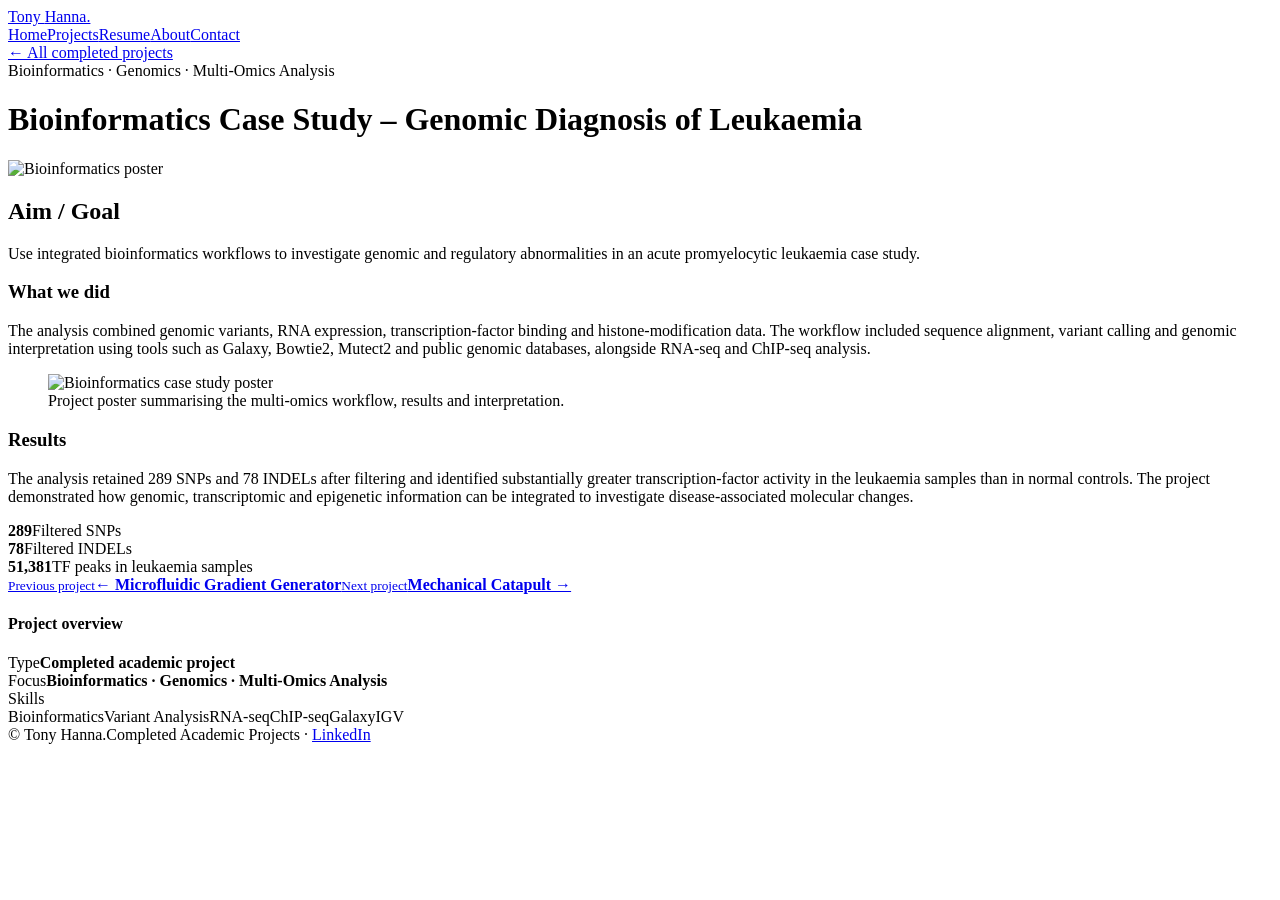
==== bioinformatics.html @ 14e28a0b "Add files via upload" ====
<!doctype html><html lang="en"><head><meta charset="utf-8"><meta name="viewport" content="width=device-width,initial-scale=1"><title>Bioinformatics Case Study – Genomic Diagnosis of Leukaemia | Tony Hanna</title><link rel="stylesheet" href="../assets/style.css"></head><body><nav class="nav"><div class="container nav-inner"><a class="brand" href="../index.html">Tony <span>Hanna.</span></a><div class="nav-links"><a href="../index.html">Home</a><a href="../projects.html" class="active">Projects</a><a href="../resume.html">Resume</a><a href="../index.html#about">About</a><a class="pill" href="../index.html#contact">Contact</a></div></div></nav><header class="page-hero"><div class="container"><a class="back" href="../projects.html">← All completed projects</a><div class="eyebrow">Bioinformatics · Genomics · Multi-Omics Analysis</div><h1>Bioinformatics Case Study – Genomic Diagnosis of Leukaemia</h1><div class="project-hero-img"><img src="../assets/images/bioinformatics-poster.png" alt="Bioinformatics poster"></div></div></header><main class="section"><div class="container detail-grid"><article><section class="content-block"><h2>Aim / Goal</h2><p>Use integrated bioinformatics workflows to investigate genomic and regulatory abnormalities in an acute promyelocytic leukaemia case study.</p></section><section class="content-block"><h3>What we did</h3><p>The analysis combined genomic variants, RNA expression, transcription-factor binding and histone-modification data. The workflow included sequence alignment, variant calling and genomic interpretation using tools such as Galaxy, Bowtie2, Mutect2 and public genomic databases, alongside RNA-seq and ChIP-seq analysis.</p><figure class="figure"><img src="../assets/images/bioinformatics-poster.png" alt="Bioinformatics case study poster"><figcaption>Project poster summarising the multi-omics workflow, results and interpretation.</figcaption></figure></section><section class="content-block"><h3>Results</h3><p>The analysis retained 289 SNPs and 78 INDELs after filtering and identified substantially greater transcription-factor activity in the leukaemia samples than in normal controls. The project demonstrated how genomic, transcriptomic and epigenetic information can be integrated to investigate disease-associated molecular changes.</p><div class="result-grid"><div class="result-card"><strong>289</strong><span>Filtered SNPs</span></div><div class="result-card"><strong>78</strong><span>Filtered INDELs</span></div><div class="result-card"><strong>51,381</strong><span>TF peaks in leukaemia samples</span></div></div></section><div class="project-nav"><a href="microfluidics.html"><small>Previous project</small><strong>← Microfluidic Gradient Generator</strong></a><a href="catapult.html" style="text-align:right"><small>Next project</small><strong>Mechanical Catapult →</strong></a></div></article><aside><div class="side-card"><h4>Project overview</h4><div class="side-list"><div><span>Type</span><strong>Completed academic project</strong></div><div><span>Focus</span><strong>Bioinformatics · Genomics · Multi-Omics Analysis</strong></div><div><span>Skills</span><div class="tags"><span class="tag">Bioinformatics</span><span class="tag">Variant Analysis</span><span class="tag">RNA-seq</span><span class="tag">ChIP-seq</span><span class="tag">Galaxy</span><span class="tag">IGV</span></div></div></div></div></aside></div></main><footer class="footer"><div class="container footer-inner"><span>© <span id="year"></span> Tony Hanna.</span><span>Completed Academic Projects · <a href="https://www.linkedin.com/in/tonyhanna03" target="_blank" rel="noopener">LinkedIn</a></span></div></footer><script src="../assets/script.js"></script></body></html>
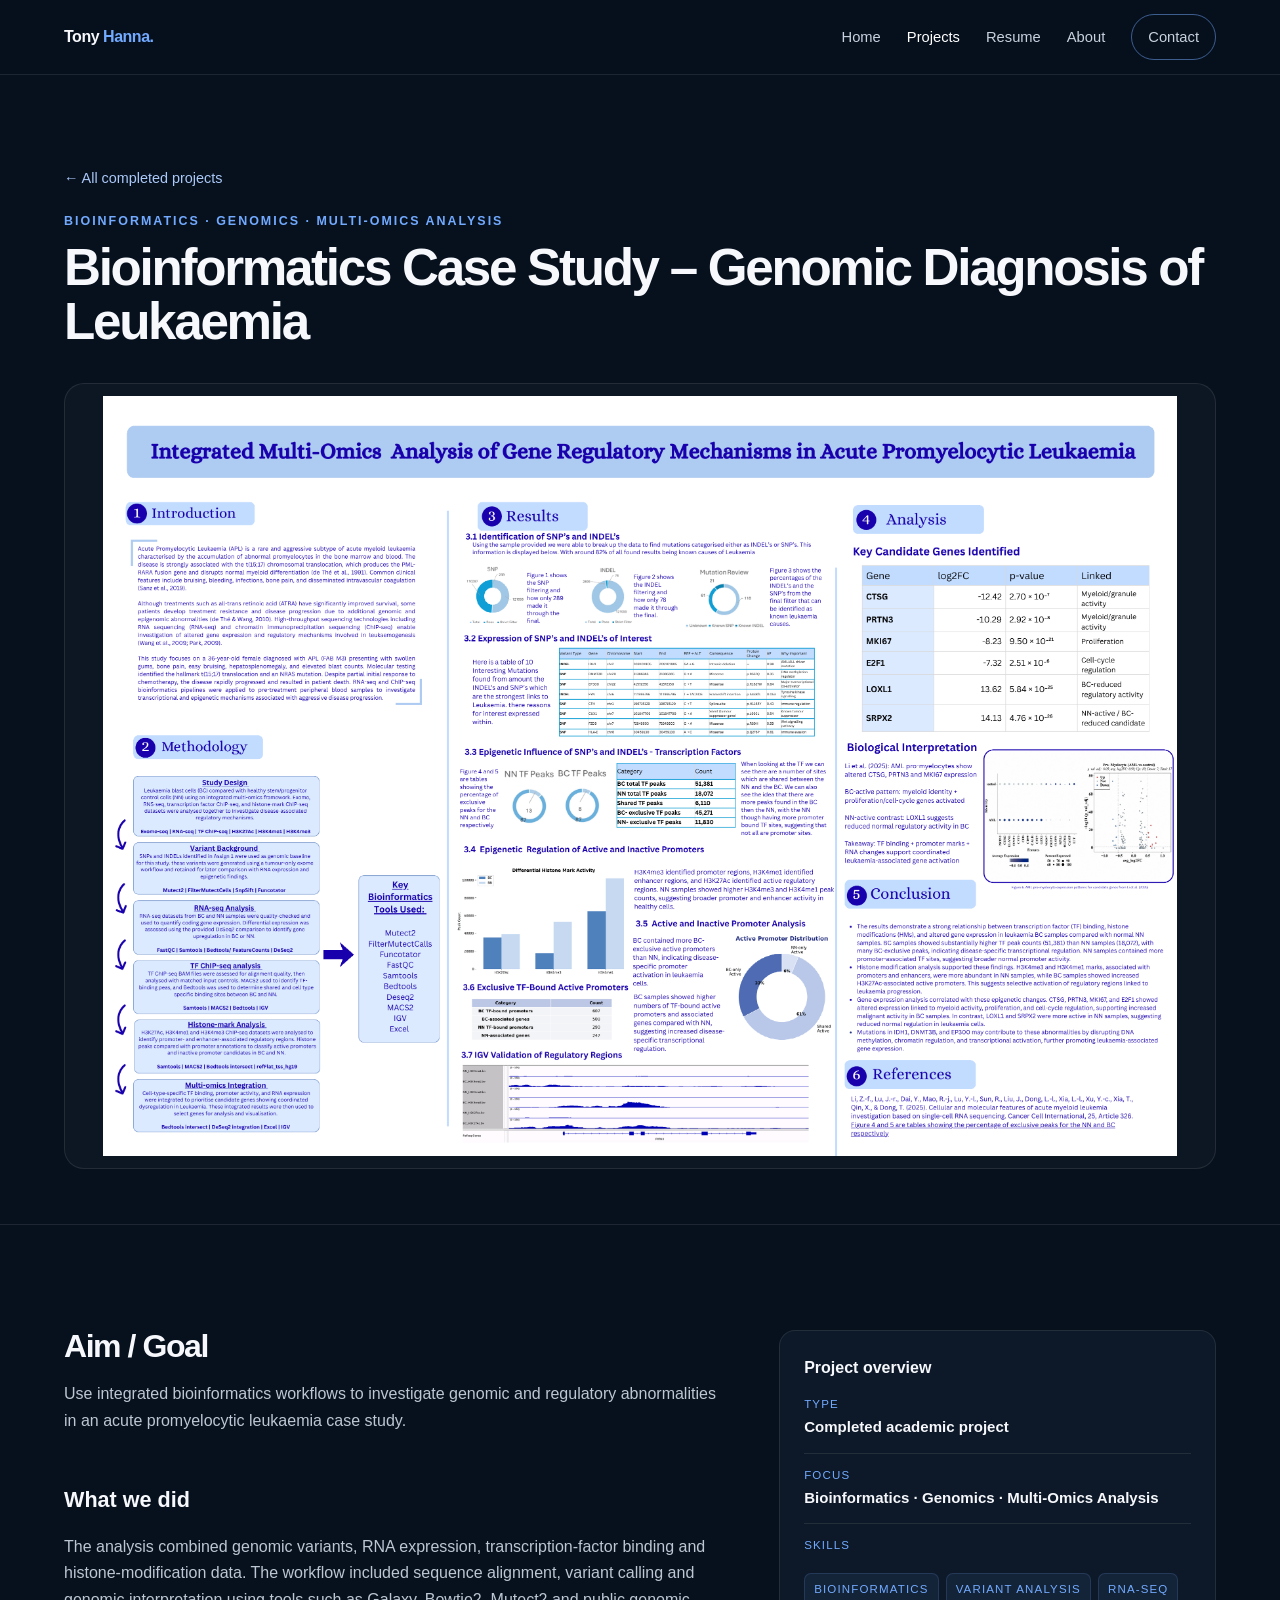
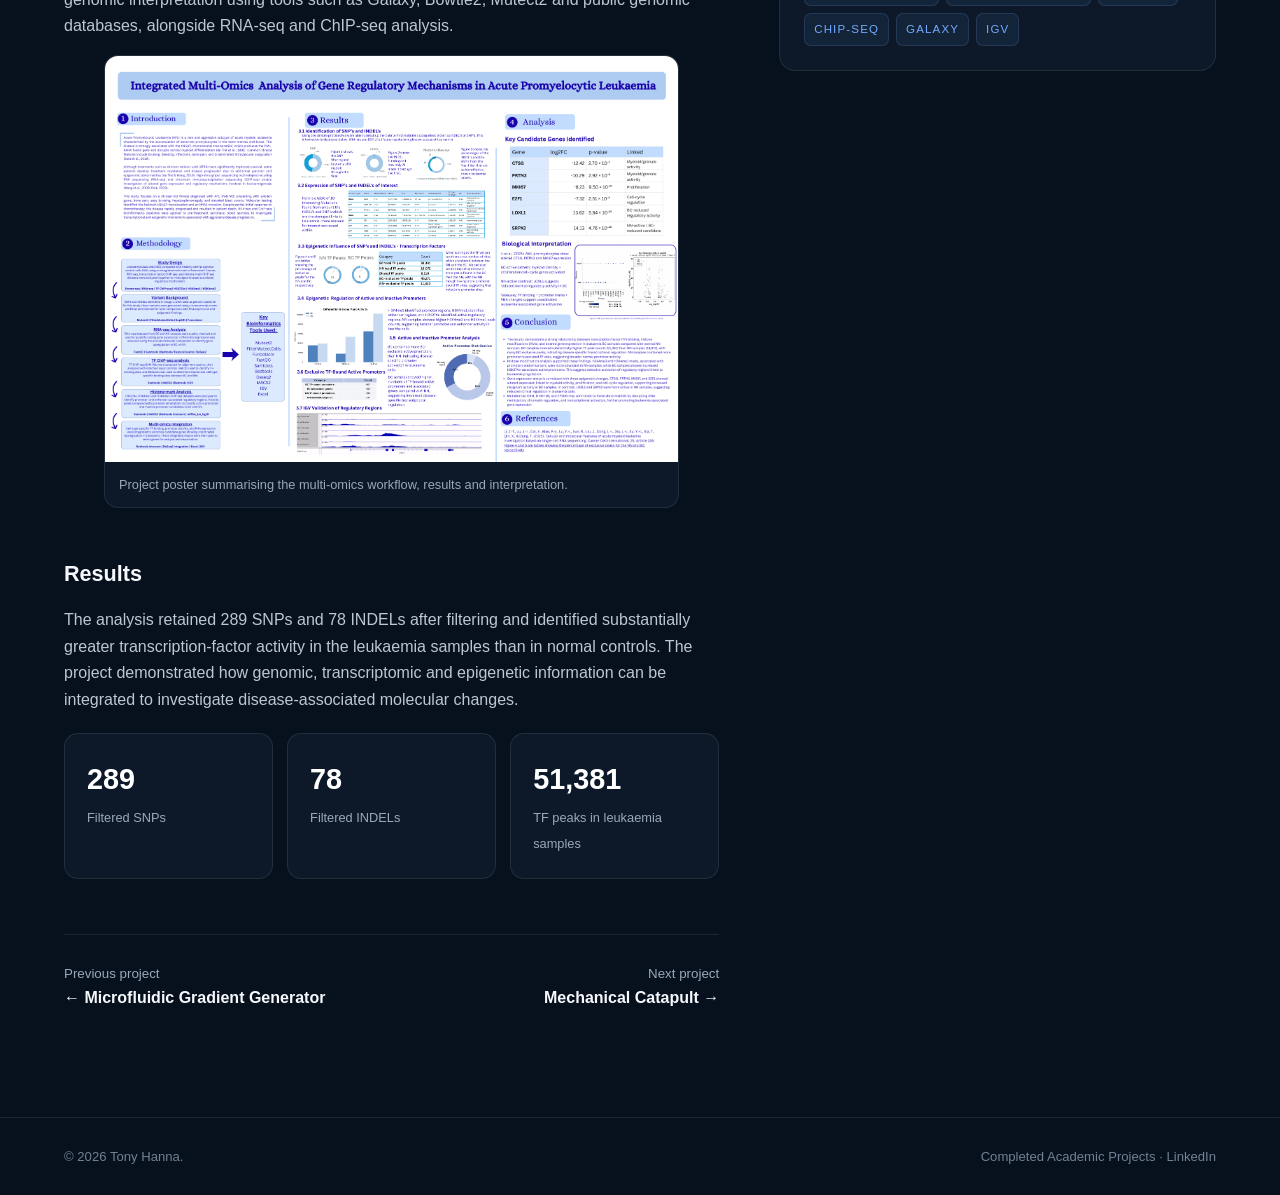
==== commit 51834885: "Add files via upload" ====
--- a/bioinformatics.html
+++ b/bioinformatics.html
@@ -1 +1 @@
-<!doctype html><html lang="en"><head><meta charset="utf-8"><meta name="viewport" content="width=device-width,initial-scale=1"><title>Bioinformatics Case Study – Genomic Diagnosis of Leukaemia | Tony Hanna</title><link rel="stylesheet" href="../assets/style.css"></head><body><nav class="nav"><div class="container nav-inner"><a class="brand" href="../index.html">Tony <span>Hanna.</span></a><div class="nav-links"><a href="../index.html">Home</a><a href="../projects.html" class="active">Projects</a><a href="../resume.html">Resume</a><a href="../index.html#about">About</a><a class="pill" href="../index.html#contact">Contact</a></div></div></nav><header class="page-hero"><div class="container"><a class="back" href="../projects.html">← All completed projects</a><div class="eyebrow">Bioinformatics · Genomics · Multi-Omics Analysis</div><h1>Bioinformatics Case Study – Genomic Diagnosis of Leukaemia</h1><div class="project-hero-img"><img src="../assets/images/bioinformatics-poster.png" alt="Bioinformatics poster"></div></div></header><main class="section"><div class="container detail-grid"><article><section class="content-block"><h2>Aim / Goal</h2><p>Use integrated bioinformatics workflows to investigate genomic and regulatory abnormalities in an acute promyelocytic leukaemia case study.</p></section><section class="content-block"><h3>What we did</h3><p>The analysis combined genomic variants, RNA expression, transcription-factor binding and histone-modification data. The workflow included sequence alignment, variant calling and genomic interpretation using tools such as Galaxy, Bowtie2, Mutect2 and public genomic databases, alongside RNA-seq and ChIP-seq analysis.</p><figure class="figure"><img src="../assets/images/bioinformatics-poster.png" alt="Bioinformatics case study poster"><figcaption>Project poster summarising the multi-omics workflow, results and interpretation.</figcaption></figure></section><section class="content-block"><h3>Results</h3><p>The analysis retained 289 SNPs and 78 INDELs after filtering and identified substantially greater transcription-factor activity in the leukaemia samples than in normal controls. The project demonstrated how genomic, transcriptomic and epigenetic information can be integrated to investigate disease-associated molecular changes.</p><div class="result-grid"><div class="result-card"><strong>289</strong><span>Filtered SNPs</span></div><div class="result-card"><strong>78</strong><span>Filtered INDELs</span></div><div class="result-card"><strong>51,381</strong><span>TF peaks in leukaemia samples</span></div></div></section><div class="project-nav"><a href="microfluidics.html"><small>Previous project</small><strong>← Microfluidic Gradient Generator</strong></a><a href="catapult.html" style="text-align:right"><small>Next project</small><strong>Mechanical Catapult →</strong></a></div></article><aside><div class="side-card"><h4>Project overview</h4><div class="side-list"><div><span>Type</span><strong>Completed academic project</strong></div><div><span>Focus</span><strong>Bioinformatics · Genomics · Multi-Omics Analysis</strong></div><div><span>Skills</span><div class="tags"><span class="tag">Bioinformatics</span><span class="tag">Variant Analysis</span><span class="tag">RNA-seq</span><span class="tag">ChIP-seq</span><span class="tag">Galaxy</span><span class="tag">IGV</span></div></div></div></div></aside></div></main><footer class="footer"><div class="container footer-inner"><span>© <span id="year"></span> Tony Hanna.</span><span>Completed Academic Projects · <a href="https://www.linkedin.com/in/tonyhanna03" target="_blank" rel="noopener">LinkedIn</a></span></div></footer><script src="../assets/script.js"></script></body></html>+<!doctype html><html lang="en"><head><meta charset="utf-8"><meta name="viewport" content="width=device-width,initial-scale=1"><title>Bioinformatics Case Study – Genomic Diagnosis of Leukaemia | Tony Hanna</title><link rel="stylesheet" href="style.css"></head><body><nav class="nav"><div class="container nav-inner"><a class="brand" href="index.html">Tony <span>Hanna.</span></a><div class="nav-links"><a href="index.html">Home</a><a href="projects.html" class="active">Projects</a><a href="resume.html">Resume</a><a href="index.html#about">About</a><a class="pill" href="index.html#contact">Contact</a></div></div></nav><header class="page-hero"><div class="container"><a class="back" href="projects.html">← All completed projects</a><div class="eyebrow">Bioinformatics · Genomics · Multi-Omics Analysis</div><h1>Bioinformatics Case Study – Genomic Diagnosis of Leukaemia</h1><div class="project-hero-img"><img src="bioinformatics-poster.png" alt="Bioinformatics poster"></div></div></header><main class="section"><div class="container detail-grid"><article><section class="content-block"><h2>Aim / Goal</h2><p>Use integrated bioinformatics workflows to investigate genomic and regulatory abnormalities in an acute promyelocytic leukaemia case study.</p></section><section class="content-block"><h3>What we did</h3><p>The analysis combined genomic variants, RNA expression, transcription-factor binding and histone-modification data. The workflow included sequence alignment, variant calling and genomic interpretation using tools such as Galaxy, Bowtie2, Mutect2 and public genomic databases, alongside RNA-seq and ChIP-seq analysis.</p><figure class="figure"><img src="bioinformatics-poster.png" alt="Bioinformatics case study poster"><figcaption>Project poster summarising the multi-omics workflow, results and interpretation.</figcaption></figure></section><section class="content-block"><h3>Results</h3><p>The analysis retained 289 SNPs and 78 INDELs after filtering and identified substantially greater transcription-factor activity in the leukaemia samples than in normal controls. The project demonstrated how genomic, transcriptomic and epigenetic information can be integrated to investigate disease-associated molecular changes.</p><div class="result-grid"><div class="result-card"><strong>289</strong><span>Filtered SNPs</span></div><div class="result-card"><strong>78</strong><span>Filtered INDELs</span></div><div class="result-card"><strong>51,381</strong><span>TF peaks in leukaemia samples</span></div></div></section><div class="project-nav"><a href="microfluidics.html"><small>Previous project</small><strong>← Microfluidic Gradient Generator</strong></a><a href="catapult.html" style="text-align:right"><small>Next project</small><strong>Mechanical Catapult →</strong></a></div></article><aside><div class="side-card"><h4>Project overview</h4><div class="side-list"><div><span>Type</span><strong>Completed academic project</strong></div><div><span>Focus</span><strong>Bioinformatics · Genomics · Multi-Omics Analysis</strong></div><div><span>Skills</span><div class="tags"><span class="tag">Bioinformatics</span><span class="tag">Variant Analysis</span><span class="tag">RNA-seq</span><span class="tag">ChIP-seq</span><span class="tag">Galaxy</span><span class="tag">IGV</span></div></div></div></div></aside></div></main><footer class="footer"><div class="container footer-inner"><span>© <span id="year"></span> Tony Hanna.</span><span>Completed Academic Projects · <a href="https://www.linkedin.com/in/tonyhanna03" target="_blank" rel="noopener">LinkedIn</a></span></div></footer><script src="script.js"></script></body></html>
--- a/style.css
+++ b/style.css
@@ -0,0 +1,8 @@
+:root{
+  --bg:#07111e;--panel:#0d1928;--panel2:#101e30;--text:#f6f8fc;--muted:#9aa8ba;--accent:#72aaff;--line:rgba(255,255,255,.09);--light:#eef3fa;--dark:#07101d;
+}
+*{box-sizing:border-box}html{scroll-behavior:smooth}body{margin:0;font-family:-apple-system,BlinkMacSystemFont,"Segoe UI",Roboto,Helvetica,Arial,sans-serif;background:var(--bg);color:var(--text);line-height:1.65}a{color:inherit;text-decoration:none}img{display:block;max-width:100%}.container{width:min(1180px,90%);margin:auto}.nav{position:sticky;top:0;z-index:40;background:rgba(7,17,30,.88);backdrop-filter:blur(18px);border-bottom:1px solid var(--line)}.nav-inner{height:74px;display:flex;align-items:center;justify-content:space-between}.brand{font-weight:800;letter-spacing:-.03em}.brand span{color:var(--accent)}.nav-links{display:flex;align-items:center;gap:26px}.nav-links a{font-size:.92rem;color:#c8d2df}.nav-links a:hover,.nav-links a.active{color:white}.pill{padding:10px 16px;border:1px solid rgba(114,170,255,.5);border-radius:999px}.hero{padding:110px 0 80px;background:radial-gradient(circle at 82% 15%,rgba(46,104,196,.25),transparent 34%)}.hero-grid{display:grid;grid-template-columns:1.15fr .85fr;gap:70px;align-items:center}.kicker,.eyebrow{color:var(--accent);text-transform:uppercase;letter-spacing:.16em;font-size:.78rem;font-weight:800}.hero h1{font-size:clamp(3.8rem,8vw,7.2rem);line-height:.9;letter-spacing:-.06em;margin:18px 0 24px}.hero h1 span{color:var(--accent)}.lead{font-size:1.22rem;color:#c7d0dc;max-width:700px}.muted{color:var(--muted)}.hero-side{display:grid;gap:18px;justify-items:center}.profile-photo{width:170px;aspect-ratio:1/1;border-radius:18px;overflow:hidden;border:1px solid var(--line);box-shadow:0 18px 45px rgba(0,0,0,.24);background:#0d1723}.profile-photo img{width:100%;height:100%;object-fit:cover;object-position:center 20%}.hero-card{width:100%;background:linear-gradient(145deg,#101f33,#0a1524);border:1px solid var(--line);padding:30px;border-radius:24px;box-shadow:0 30px 80px rgba(0,0,0,.28)}.hero-card h3{margin:0 0 12px}.mini-grid{display:grid;grid-template-columns:1fr 1fr;gap:12px;margin-top:22px}.stat{padding:18px;border:1px solid var(--line);border-radius:14px;background:rgba(255,255,255,.02)}.stat strong{display:block;font-size:1.35rem}.stat span{font-size:.78rem;color:var(--muted)}.buttons{display:flex;gap:12px;flex-wrap:wrap;margin-top:30px}.btn{display:inline-flex;align-items:center;justify-content:center;padding:12px 20px;border-radius:9px;font-weight:700;font-size:.9rem;border:1px solid var(--line);transition:.2s}.btn:hover{transform:translateY(-2px);border-color:rgba(114,170,255,.55)}.btn-primary{background:#f4f7fb;color:#07101d}.section{padding:105px 0}.section.alt{background:#0a1524}.section h2,.page-hero h1{font-size:clamp(2.2rem,4vw,4rem);letter-spacing:-.045em;line-height:1.05;margin:10px 0 18px}.section-intro{max-width:760px;color:var(--muted);font-size:1.05rem}.feature-grid{display:grid;grid-template-columns:repeat(3,1fr);gap:18px;margin-top:42px}.feature-card,.project-card{background:var(--panel);border:1px solid var(--line);border-radius:18px;overflow:hidden;transition:.25s}.feature-card{padding:26px}.feature-card:hover,.project-card:hover{transform:translateY(-5px);border-color:rgba(114,170,255,.4)}.feature-card h3{margin:12px 0 8px}.feature-card p{color:var(--muted);font-size:.93rem}.projects-grid{display:grid;grid-template-columns:repeat(2,1fr);gap:24px;margin-top:42px}.project-image{aspect-ratio:16/10;height:auto;background:#0d1723;overflow:hidden;display:flex;align-items:center;justify-content:center;padding:12px}.project-image img{width:100%;height:100%;object-fit:contain;object-position:center;transition:.35s}.project-card:hover .project-image img{transform:scale(1.03)}.project-body{padding:26px}.project-meta{font-size:.74rem;color:var(--accent);text-transform:uppercase;letter-spacing:.13em;font-weight:800}.project-body h3{font-size:1.35rem;margin:8px 0 10px}.project-body p{color:var(--muted);font-size:.94rem}.tags{display:flex;flex-wrap:wrap;gap:7px;margin-top:18px}.tag{padding:6px 9px;border-radius:7px;border:1px solid rgba(114,170,255,.16);background:rgba(114,170,255,.08);color:#a9c9ff;font-size:.72rem}.badge{display:inline-flex;align-items:center;padding:7px 10px;border:1px solid rgba(115,223,168,.3);background:rgba(115,223,168,.08);color:#8ce1b4;border-radius:999px;font-size:.72rem;font-weight:800;margin-bottom:10px}.page-hero{padding:90px 0 55px;border-bottom:1px solid var(--line)}.project-hero-img{margin-top:34px;border-radius:20px;overflow:hidden;border:1px solid var(--line);background:#0d1723;padding:12px}.project-hero-img img{width:100%;height:auto;max-height:760px;object-fit:contain;object-position:center}.detail-grid{display:grid;grid-template-columns:1.2fr .8fr;gap:60px}.detail-grid h2{font-size:2rem;margin-top:0}.detail-grid p{color:#bdc6d3}.side-card{padding:24px;border:1px solid var(--line);background:var(--panel);border-radius:16px;position:sticky;top:100px}.side-card h4{margin:0 0 14px}.side-list{display:grid;gap:12px}.side-list div{padding-bottom:12px;border-bottom:1px solid var(--line)}.side-list div:last-child{border-bottom:0;padding-bottom:0}.side-list span{display:block;font-size:.72rem;color:var(--accent);text-transform:uppercase;letter-spacing:.1em}.side-list strong{font-size:.94rem}.content-block{margin-bottom:48px}.content-block h3{font-size:1.35rem;margin-bottom:12px}.image-grid{display:grid;grid-template-columns:1fr 1fr;gap:18px;margin:22px 0}.image-grid.three{grid-template-columns:repeat(3,1fr)}.figure{background:var(--panel);border:1px solid var(--line);border-radius:14px;overflow:hidden}.figure img{width:100%;height:auto;object-fit:contain;object-position:center;background:#0d1723}.figure figcaption{padding:12px 14px;color:var(--muted);font-size:.8rem}.result-grid{display:grid;grid-template-columns:repeat(3,1fr);gap:14px;margin-top:20px}.result-card{padding:22px;border:1px solid var(--line);border-radius:14px;background:var(--panel)}.result-card strong{display:block;font-size:1.8rem;color:white}.result-card span{font-size:.8rem;color:var(--muted)}.callout{padding:22px;border-left:3px solid var(--accent);background:rgba(114,170,255,.07);border-radius:0 12px 12px 0;color:#cdd6e2}.resume-panel{display:grid;grid-template-columns:1fr 1fr;gap:45px;align-items:start}.resume-box{padding:28px;border:1px solid var(--line);background:var(--panel);border-radius:18px}.resume-items{display:grid;gap:12px}.resume-item{padding:18px;border:1px solid var(--line);border-radius:12px}.resume-item small{display:block;color:var(--accent);text-transform:uppercase;letter-spacing:.1em}.contact{background:var(--light);color:var(--dark)}.contact .section-intro{color:#58677a}.contact-grid{display:grid;grid-template-columns:repeat(3,1fr);gap:16px;margin-top:30px;max-width:980px}.contact-card{padding:20px;border:1px solid #d1d9e4;border-radius:12px}.contact-card small{display:block;color:#6e7c8f}.footer{padding:28px 0;border-top:1px solid var(--line);color:#728195;font-size:.82rem}.footer-inner{display:flex;justify-content:space-between;gap:20px}.back{display:inline-block;margin-bottom:20px;color:#aac8f8;font-size:.9rem}.project-nav{display:flex;justify-content:space-between;gap:20px;margin-top:55px;padding-top:28px;border-top:1px solid var(--line)}.project-nav a{max-width:48%}.project-nav small{display:block;color:var(--muted)}
+.certificate-wrap{display:grid;grid-template-columns:1.2fr .8fr;gap:38px;align-items:center;margin-top:34px}.certificate-card{margin:0;background:var(--panel);border:1px solid var(--line);border-radius:18px;overflow:hidden}.certificate-card img{width:100%;height:auto;background:white}.certificate-card figcaption{padding:12px 14px;color:var(--muted);font-size:.8rem}.certificate-copy h3{font-size:1.5rem;margin:0 0 10px}.certificate-copy p{margin:0}
+@media(max-width:900px){.certificate-wrap{grid-template-columns:1fr}.hero-grid,.detail-grid,.resume-panel{grid-template-columns:1fr}.hero-side{justify-items:start}.profile-photo{width:145px}.feature-grid{grid-template-columns:1fr 1fr}.projects-grid{grid-template-columns:1fr}.side-card{position:static}.nav-links a:not(.pill){display:none}.project-image{height:260px}.image-grid,.image-grid.three,.result-grid,.contact-grid{grid-template-columns:1fr}.hero{padding-top:80px}.footer-inner{flex-direction:column}}
+@media(max-width:560px){.feature-grid{grid-template-columns:1fr}.hero h1{font-size:4rem}.project-image{height:220px}.section{padding:78px 0}.nav-inner{height:66px}.project-nav{flex-direction:column}.project-nav a{max-width:none}}
+
